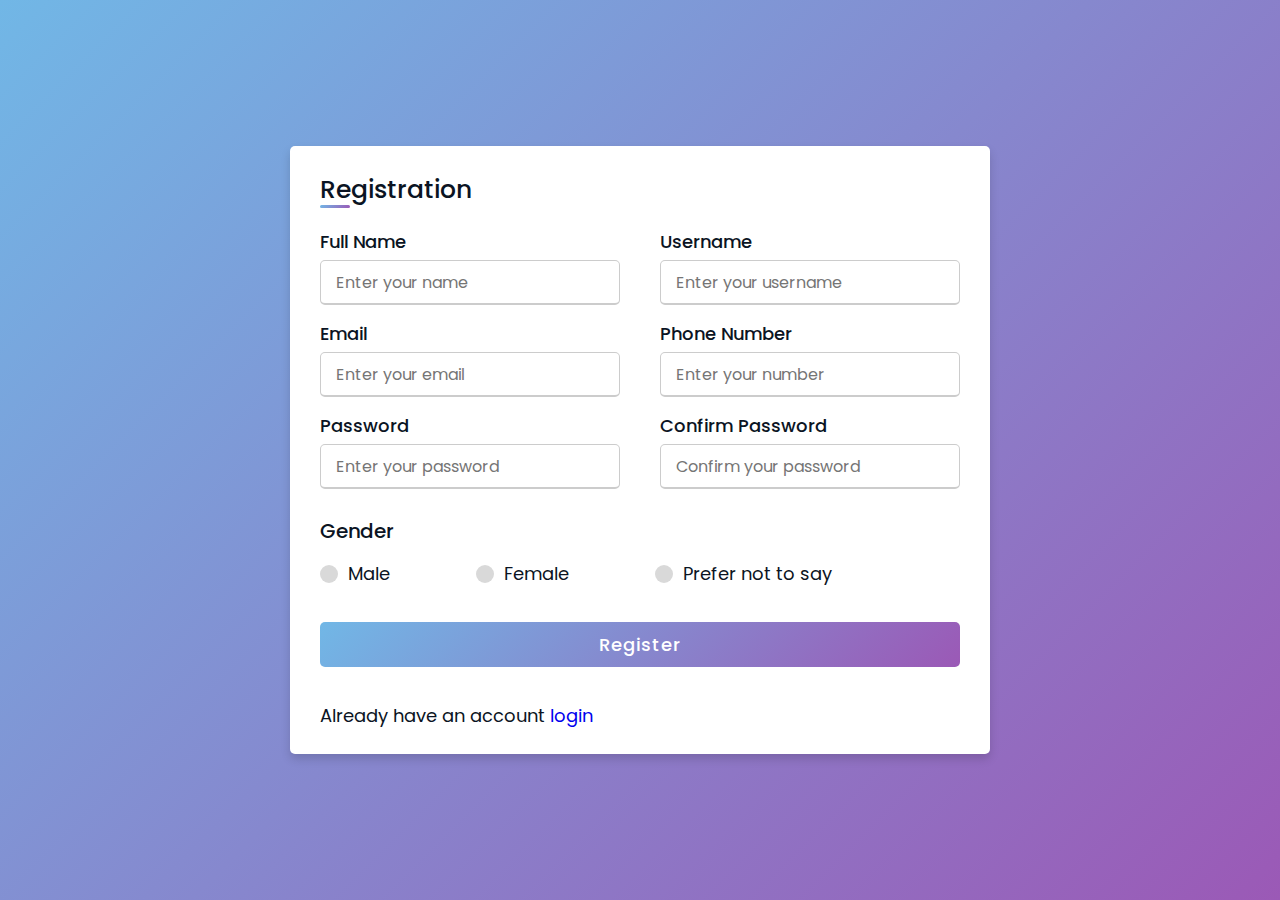
==== registration.html @ 491e1c81 "jobserch" ====
<!DOCTYPE html>
<!-- Created By CodingLab - www.codinglabweb.com -->
<html lang="en" dir="ltr">
  <head>
    <meta charset="UTF-8">
    <title> Responsive Registration Form | CodingLab </title>
    <link rel="stylesheet" href="style.css">
     <meta name="viewport" content="width=device-width, initial-scale=1.0">
   </head>
<body>
  <div class="container">
    <div class="title">Registration</div>
    <div class="content">
      <form action="#">
        <div class="user-details">
          <div class="input-box">
            <span class="details">Full Name</span>
            <input type="text" placeholder="Enter your name" required>
          </div>
          <div class="input-box">
            <span class="details">Username</span>
            <input type="text" placeholder="Enter your username" required>
          </div>
          <div class="input-box">
            <span class="details">Email</span>
            <input type="text" placeholder="Enter your email" required>
          </div>
          <div class="input-box">
            <span class="details">Phone Number</span>
            <input type="text" placeholder="Enter your number" required>
          </div>
          <div class="input-box">
            <span class="details">Password</span>
            <input type="text" placeholder="Enter your password" required>
          </div>
          <div class="input-box">
            <span class="details">Confirm Password</span>
            <input type="text" placeholder="Confirm your password" required>
          </div>
        </div>
        <div class="gender-details">
          <input type="radio" name="gender" id="dot-1">
          <input type="radio" name="gender" id="dot-2">
          <input type="radio" name="gender" id="dot-3">
          <span class="gender-title">Gender</span>
          <div class="category">
            <label for="dot-1">
            <span class="dot one"></span>
            <span class="gender">Male</span>
          </label>
          <label for="dot-2">
            <span class="dot two"></span>
            <span class="gender">Female</span>
          </label>
          <label for="dot-3">
            <span class="dot three"></span>
            <span class="gender">Prefer not to say</span>
            </label>
          </div>
        </div>
        <div class="button">
          <input type="submit" value="Register">
        </div>
        <p>Already have an account  <a href="login.html">login</a></p>
      </form>
    </div>
  </div>

  <style>

@import url('https://fonts.googleapis.com/css2?family=Poppins:wght@200;300;400;500;600;700&display=swap');
*{
  margin: 0;
  padding: 0;
  box-sizing: border-box;
  font-family: 'Poppins',sans-serif;
}
body{
  height: 100vh;
  display: flex;
  justify-content: center;
  align-items: center;
  padding: 10px;
  background: linear-gradient(135deg, #71b7e6, #9b59b6);
}
.container{
  max-width: 700px;
  width: 100%;
  background-color: #fff;
  padding: 25px 30px;
  border-radius: 5px;
  box-shadow: 0 5px 10px rgba(0,0,0,0.15);
}
.container .title{
  font-size: 25px;
  font-weight: 500;
  position: relative;
}
.container .title::before{
  content: "";
  position: absolute;
  left: 0;
  bottom: 0;
  height: 3px;
  width: 30px;
  border-radius: 5px;
  background: linear-gradient(135deg, #71b7e6, #9b59b6);
}
.content form .user-details{
  display: flex;
  flex-wrap: wrap;
  justify-content: space-between;
  margin: 20px 0 12px 0;
}
form .user-details .input-box{
  margin-bottom: 15px;
  width: calc(100% / 2 - 20px);
}
form .input-box span.details{
  display: block;
  font-weight: 500;
  margin-bottom: 5px;
}
.user-details .input-box input{
  height: 45px;
  width: 100%;
  outline: none;
  font-size: 16px;
  border-radius: 5px;
  padding-left: 15px;
  border: 1px solid #ccc;
  border-bottom-width: 2px;
  transition: all 0.3s ease;
}
.user-details .input-box input:focus,
.user-details .input-box input:valid{
  border-color: #9b59b6;
}
 form .gender-details .gender-title{
  font-size: 20px;
  font-weight: 500;
 }
 form .category{
   display: flex;
   width: 80%;
   margin: 14px 0 ;
   justify-content: space-between;
 }
 form .category label{
   display: flex;
   align-items: center;
   cursor: pointer;
 }
 form .category label .dot{
  height: 18px;
  width: 18px;
  border-radius: 50%;
  margin-right: 10px;
  background: #d9d9d9;
  border: 5px solid transparent;
  transition: all 0.3s ease;
}
 #dot-1:checked ~ .category label .one,
 #dot-2:checked ~ .category label .two,
 #dot-3:checked ~ .category label .three{
   background: #9b59b6;
   border-color: #d9d9d9;
 }
 form input[type="radio"]{
   display: none;
 }
 form .button{
   height: 45px;
   margin: 35px 0
 }
 form .button input{
   height: 100%;
   width: 100%;
   border-radius: 5px;
   border: none;
   color: #fff;
   font-size: 18px;
   font-weight: 500;
   letter-spacing: 1px;
   cursor: pointer;
   transition: all 0.3s ease;
   background: linear-gradient(135deg, #71b7e6, #9b59b6);
 }
 form .button input:hover{
  /* transform: scale(0.99); */
  background: linear-gradient(-135deg, #71b7e6, #9b59b6);
  }
 @media(max-width: 584px){
 .container{
  max-width: 100%;
}
form .user-details .input-box{
    margin-bottom: 15px;
    width: 100%;
  }
  form .category{
    width: 100%;
  }
  .content form .user-details{
    max-height: 300px;
    overflow-y: scroll;
  }
  .user-details::-webkit-scrollbar{
    width: 5px;
  }
  }
  @media(max-width: 459px){
  .container .content .category{
    flex-direction: column;
  }
}


  </style>
</body>
</html>
---- style.css ----
:root {
  --color-white-100: hsl(206, 0%, 100%);
  --color-white-200: hsl(206, 0%, 90%);
  --color-white-300: hsl(206, 0%, 80%);
  --color-white-400: hsl(206, 0%, 65%);
  --color-white-500: hsl(206, 0%, 50%);
  --color-black-100: hsl(217, 30%, 18%);
  --color-black-200: hsl(217, 27%, 15%);
  --color-black-300: hsl(217, 27%, 12%);
  --color-black-400: hsl(217, 52%, 9%);
  --color-blue-100: hsl(215, 97%, 87%);
  --color-blue-200: hsl(215, 96%, 78%);
  --color-blue-300: hsl(215, 94%, 68%);
  --color-blue-400: hsl(215, 91%, 60%);
  --color-blue-500: hsl(215, 83%, 53%);
  --color-blue-600: hsl(215, 76%, 48%);
  --shadow-small: 0 1px 3px 0 rgba(0, 0, 0, 0.1),
     0 1px 2px 0 rgba(0, 0, 0, 0.06);
  --shadow-medium: 0 4px 6px -1px rgba(0, 0, 0, 0.1),
     0 2px 4px -1px rgba(0, 0, 0, 0.06);
  --shadow-large: 0 10px 15px -3px rgba(0, 0, 0, 0.1),
     0 4px 6px -2px rgba(0, 0, 0, 0.05);
}

*,
*::before,
*::after {
  padding: 0;
  margin: 0;
  box-sizing: border-box;
  list-style: none;
  list-style-type: none;
  text-decoration: none;
  -webkit-font-smoothing: antialiased;
  -moz-osx-font-smoothing: grayscale;
  text-rendering: optimizeLegibility;
}

html {
  font-size: 100%;
  box-sizing: inherit;
  scroll-behavior: smooth;
  height: -webkit-fill-available;
}

body {
  font-family: "Poppins", sans-serif;
  font-size: clamp(1rem, 2vw, 1.125rem);
  font-weight: 400;
  line-height: 1.5;
  color: var(--color-black-400);
  background-color: var(--color-white-100);
  /* overflow: auto; */
}
body.darkmode {
  color: var(--color-white-100);
  background-color: var(--color-black-400);
}

main {
  overflow: hidden;
}

p {
  text-wrap: balance;
}

a,
button {
  cursor: pointer;
  user-select: none;
  border: none;
  outline: none;
  background: none;
}

img,
video {
  display: block;
  max-width: 100%;
  height: auto;
  object-fit: cover;
}

.section {
  margin: 0 auto;
  padding: 5rem 0 2rem;
}

.container {
  max-width: 75rem;
  height: auto;
  margin: 0 auto;
  padding: 0 1.25rem;
}

.paragraph {
  font-family: inherit;
  text-wrap: balance;
  color: inherit;
}

.heading-xl {
  font-family: inherit;
  font-size: clamp(2.648rem, 6vw, 4.241rem);
  font-weight: 700;
  line-height: 1.15;
  letter-spacing: -1px;
}
.heading-lg {
  font-family: inherit;
  font-size: clamp(2.179rem, 5vw, 3.176rem);
  font-weight: 700;
  line-height: 1.15;
  letter-spacing: -1px;
}
.heading-md {
  font-family: inherit;
  font-size: clamp(1.794rem, 4vw, 2.379rem);
  font-weight: 700;
  line-height: 1.25;
  letter-spacing: -1px;
}

.btn {
  display: inline-block;
  font-family: inherit;
  font-size: 0.95rem;
  font-weight: 500;
  line-height: 1.5;
  text-align: center;
  vertical-align: middle;
  white-space: nowrap;
  user-select: none;
  outline: none;
  border: none;
  border-radius: 0.25rem;
  text-transform: unset;
  transition: all 0.3s ease-in-out;
}
.btn-inline {
  display: inline-flex;
  align-items: center;
  justify-content: center;
  column-gap: 0.5rem;
}
.btn-darken {
  padding: 0.75rem 2rem;
  color: var(--color-white-100);
  background-color: var(--color-black-200);
  box-shadow: var(--shadow-medium);
}
.darkmode .btn-darken {
  background-color: var(--color-blue-500);
}

.header {
  position: fixed;
  top: 0;
  left: 0;
  z-index: 100;
  width: 100%;
  height: auto;
  margin: 0 auto;
  background-color: var(--color-white-100);
  box-shadow: var(--shadow-medium);
}
.darkmode .header {
  background-color: var(--color-black-400);
}

.navbar {
  display: flex;
  flex-direction: row;
  align-items: center;
  align-content: center;
  justify-content: space-between;
  width: 100%;
  height: 4rem;
  margin: 0 auto;
}

.brand {
  font-family: inherit;
  font-size: 1.6rem;
  font-weight: 600;
  line-height: 1.25;
  margin-right: auto;
  letter-spacing: -1px;
  text-transform: uppercase;
  color: var(--color-blue-500);
}
.darkmode .brand {
  color: var(--color-white-100);
}

.menu {
  position: fixed;
  top: 0;
  left: -100%;
  z-index: 10;
  width: 100%;
  height: 100vh;
  overflow: hidden;
  color: var(--color-black-400);
  background-color: var(--color-white-100);
  box-shadow: var(--shadow-medium);
  transition: all 0.4s ease-in-out;
}
.darkmode .menu {
  color: var(--color-white-100);
  background-color: var(--color-black-400);
}
.menu.is-active {
  left: 0;
}
.menu-inner {
  display: flex;
  flex-direction: column;
  align-items: center;
  justify-content: center;
  row-gap: 1.25rem;
  margin-top: 7rem;
}
.menu-link {
  font-family: inherit;
  font-size: 1rem;
  font-weight: 500;
  line-height: 1.5;
  color: inherit;
  text-transform: uppercase;
  transition: all 0.3s ease;
}
@media only screen and (min-width: 48rem) {
  .menu {
    position: relative;
    top: 0;
    left: 0;
    width: auto;
    height: auto;
    padding: 0rem;
    margin-left: auto;
    background: none;
    box-shadow: none;
    transition: none;
  }
  .menu-inner {
    display: flex;
    flex-direction: row;
    column-gap: 2rem;
    margin: 0 auto;
  }
  .menu-link {
    text-transform: capitalize;
  }
}

.burger {
  position: relative;
  display: block;
  cursor: pointer;
  user-select: none;
  order: -1;
  z-index: 12;
  width: 1.6rem;
  height: 1.15rem;
  margin-right: 1.25rem;
  border: none;
  outline: none;
  background: none;
  visibility: visible;
  transform: rotate(0deg);
  transition: 0.35s ease;
}
@media only screen and (min-width: 48rem) {
  .burger {
    display: none;
    visibility: hidden;
  }
}
.burger-line {
  position: absolute;
  display: block;
  left: 0;
  width: 100%;
  height: 2px;
  border: none;
  outline: none;
  opacity: 1;
  border-radius: 1rem;
  transform: rotate(0deg);
  background-color: var(--color-black-300);
  transition: 0.25s ease-in-out;
}
.darkmode .burger-line {
  background-color: var(--color-white-100);
}
.burger-line:nth-child(1) {
  top: 0px;
}
.burger-line:nth-child(2) {
  top: 0.5rem;
  width: 70%;
}
.burger-line:nth-child(3) {
  top: 1rem;
}
.burger.is-active .burger-line:nth-child(1) {
  top: 0.5rem;
  transform: rotate(135deg);
}
.burger.is-active .burger-line:nth-child(2) {
  opacity: 0;
  visibility: hidden;
}
.burger.is-active .burger-line:nth-child(3) {
  top: 0.5rem;
  transform: rotate(-135deg);
}

.switch {
  position: relative;
  display: block;
  cursor: pointer;
  user-select: none;
  z-index: 9;
  margin-left: 5rem;
  margin-right: 0.5rem;
}
.switch-light, .switch-dark {
  position: absolute;
  top: 50%;
  left: 50%;
  transform-origin: center;
  transform: translate(-50%, -50%);
  transition: all 0.3s ease-in;
}
.switch-light {
  font-size: 1.45rem;
  visibility: visible;
  color: var(--color-black-300);
}
.darkmode .switch-light {
  font-size: 0rem;
  visibility: hidden;
}
.switch-dark {
  font-size: 0rem;
  visibility: hidden;
  color: var(--color-white-100);
}
.darkmode .switch-dark {
  font-size: 1.45rem;
  visibility: visible;
}

.banner-column {
  position: relative;
  display: grid;
  align-items: center;
  row-gap: 2rem;
}
@media only screen and (min-width: 48rem) {
  .banner-column {
    grid-template-columns: repeat(2, minmax(0, 1fr));
    justify-content: center;
    margin-top: 4rem;
  }
}
@media only screen and (min-width: 64rem) {
  .banner-column {
    grid-template-columns: 1fr max-content;
    column-gap: 2rem;
  }
}
.banner-image {
  display: block;
  max-width: 25rem;
  height: auto;
  object-fit: cover;
  justify-self: center;
}
@media only screen and (min-width: 48rem) {
  .banner-image {
    order: 1;
    max-width: 28rem;
    height: auto;
  }
}
@media only screen and (min-width: 64rem) {
  .banner-image {
    max-width: 33rem;
    height: auto;
  }
}
.banner-inner {
  display: flex;
  flex-direction: column;
  align-items: flex-start;
  row-gap: 1.5rem;
}

/*# sourceMappingURL=style.css.map */


/* JS COUNTER CSS  */




.counter {
  font-family: Arial;
  padding: 25px;
  background-color: #f5f5f5;
  color: #808080;
  text-align: center;
  margin-top: 0;
  display: flex;
  justify-content: space-between;
}

/*-=-=-=-=-=-=-=-=-=-=-=- */
/* Column Grids */
/*-=-=-=-=-=-=-=-=-=-=-=- */

.col_half { width: 49%; }
.col_third { width: 32%; }
.col_fourth { width: 23.5%; align-self: center; }
.col_fifth { width: 18.4%; }
.col_sixth { width: 15%; }
.col_three_fourth { width: 74.5%;}
.col_twothird{ width: 66%;}
.col_half,
.col_third,
.col_twothird,
.col_fourth,
.col_three_fourth,
.col_fifth{
  position: relative;
  display:inline;
  display: inline-block;
  float: left;
  margin-right: 9.8%;
  margin-bottom: 20px;
}
.end { margin-right: 0 !important; }
/* Column Grids End */

.wrapper { width: 100%; margin: 30px auto; position: relative;}
.counter { background-color: #ffffff; margin-right: 20px 35px;  border-radius: 5px;}
.count-title { font-size: 40px; font-weight: normal; margin-top: 10px; margin-bottom: 0; text-align: center; }
.count-text { font-size: 20px; font-weight: normal; margin-top: 10px; margin-bottom: 0; text-align: center; }
.fa-2x { margin: 0 auto; float: none; display: table; color: #4ad1e5; }
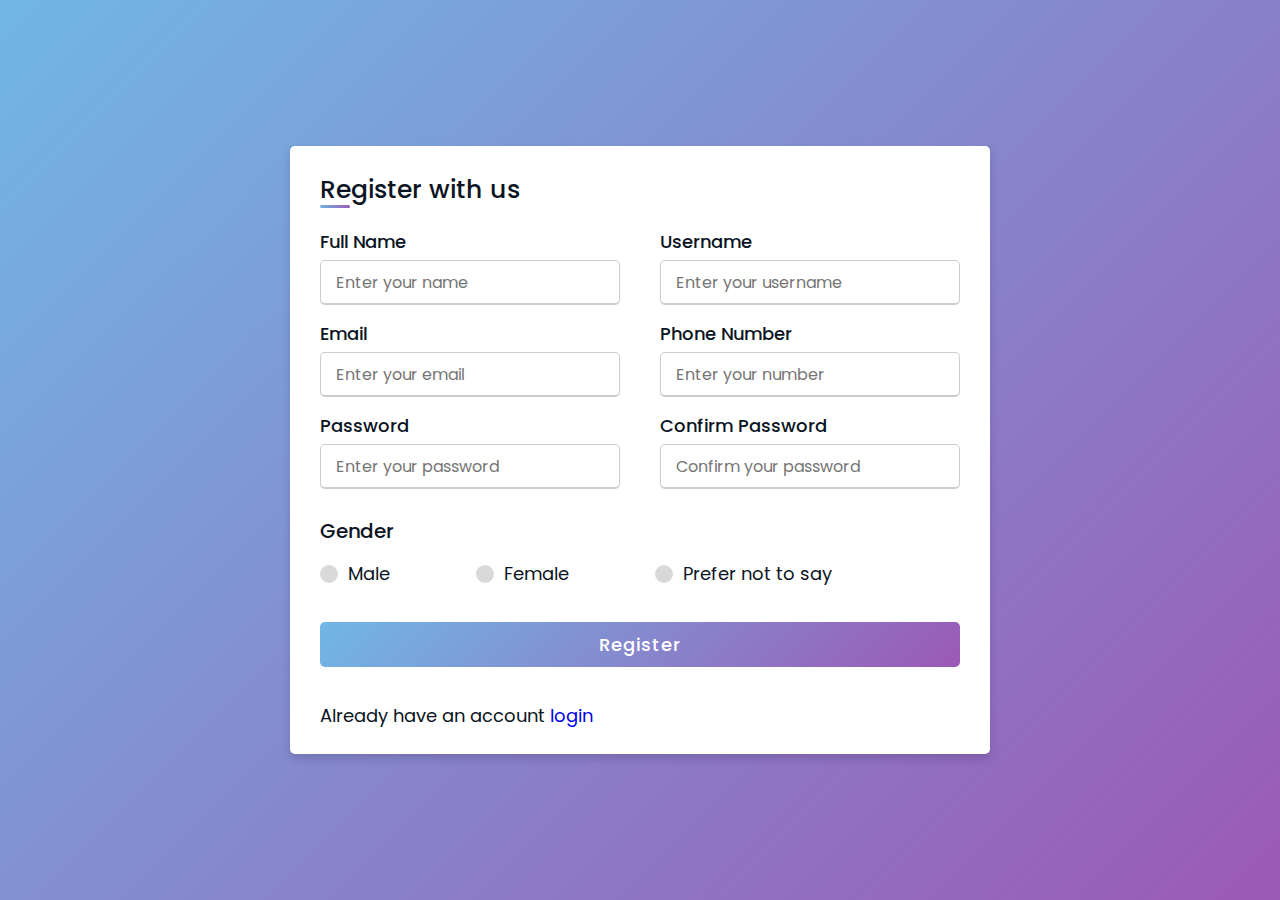
==== commit 1f725b26: "scafolding the project" ====
--- a/registration.html
+++ b/registration.html
@@ -3,13 +3,13 @@
 <html lang="en" dir="ltr">
   <head>
     <meta charset="UTF-8">
-    <title> Responsive Registration Form | CodingLab </title>
+    <title> </title>
     <link rel="stylesheet" href="style.css">
      <meta name="viewport" content="width=device-width, initial-scale=1.0">
    </head>
 <body>
   <div class="container">
-    <div class="title">Registration</div>
+    <div class="title">Register with us</div>
     <div class="content">
       <form action="#">
         <div class="user-details">
--- a/style.css
+++ b/style.css
@@ -452,4 +452,387 @@
 .count-text { font-size: 20px; font-weight: normal; margin-top: 10px; margin-bottom: 0; text-align: center; }
 .fa-2x { margin: 0 auto; float: none; display: table; color: #4ad1e5; }
 
-
+/* Responsive Styles for Small Screens */
+@media (max-width: 767px) {
+  .counter {
+    flex-direction: column;
+    align-items: center;
+    text-align: center;
+  }
+
+  .col_fourth {
+    width: 100%;
+    margin-right: 0;
+    margin-bottom: 20px;
+  }
+
+  .count-title {
+    font-size: 30px;
+  }
+
+  .count-text {
+    font-size: 16px;
+  }
+}
+
+/* END OF COUNTER SECTION  */
+
+.contact_us_green * {
+  font-family: Nunito, sans-serif;
+}
+
+.contact_us_green .responsive-container-block {
+  min-height: 75px;
+  height: fit-content;
+  width: 100%;
+  display: flex;
+  flex-wrap: wrap;
+  justify-content: flex-start;
+  margin-top: 0px;
+  margin-right: auto;
+  margin-bottom: 60px;
+  margin-left: auto;
+}
+
+.contact_us_green input:focus {
+  outline-color: initial;
+  outline-style: none;
+  outline-width: initial;
+}
+
+.contact_us_green textarea:focus {
+  outline-color: initial;
+  outline-style: none;
+  outline-width: initial;
+}
+
+.contact_us_green .text-blk {
+  margin-top: 0px;
+  margin-right: 0px;
+  margin-bottom: 0px;
+  margin-left: 0px;
+  line-height: 25px;
+}
+
+.contact_us_green .responsive-cell-block {
+  min-height: 75px;
+}
+
+.contact_us_green .responsive-container-block.container {
+  max-width: 1320px;
+  margin-top: 60px;
+  margin-right: auto;
+  margin-bottom: 60px;
+  margin-left: auto;
+}
+
+.contact_us_green .responsive-container-block.big-container {
+  padding-top: 0px;
+  padding-right: 50px;
+  padding-bottom: 0px;
+  padding-left: 50px;
+}
+
+.contact_us_green .text-blk.contactus-head {
+  font-size: 40px;
+  line-height: 50px;
+  font-weight: 700;
+  margin-top: 0px;
+  margin-right: 0px;
+  margin-bottom: 10px;
+  margin-left: 0px;
+}
+
+.contact_us_green .text-blk.contactus-subhead {
+  max-width: 385px;
+  color: #939393;
+  font-size: 18px;
+  margin-top: 0px;
+  margin-right: 0px;
+  margin-bottom: 50px;
+  margin-left: 0px;
+}
+
+.contact_us_green .contact-svg {
+  padding-top: 0px;
+  padding-right: 25px;
+  padding-bottom: 0px;
+  padding-left: 0px;
+  width: 65px;
+  height: 40px;
+}
+
+.contact_us_green .social-media-links {
+  margin-top: 80px;
+  margin-right: auto;
+  margin-bottom: 0px;
+  margin-left: auto;
+  width: 250px;
+  display: flex;
+  justify-content: space-evenly;
+}
+
+.contact_us_green .social-svg {
+  width: 35px;
+  height: 35px;
+}
+
+.contact_us_green .text-box {
+  display: flex;
+  margin-top: 0px;
+  margin-right: 0px;
+  margin-bottom: 50px;
+  margin-left: 0px;
+}
+
+.contact_us_green .contact-text {
+  color: #939393;
+}
+
+.contact_us_green .input {
+  height: 50px;
+  width: 90%;
+  border-top-width: 2.5px;
+  border-right-width: 2.5px;
+  border-bottom-width: 2.5px;
+  border-left-width: 2.5px;
+  border-top-style: solid;
+  border-right-style: solid;
+  border-bottom-style: solid;
+  border-left-style: solid;
+  border-top-color: #a2a2a2;
+  border-right-color: #a2a2a2;
+  border-bottom-color: #a2a2a2;
+  border-left-color: #a2a2a2;
+  border-image-source: initial;
+  border-image-slice: initial;
+  border-image-width: initial;
+  border-image-outset: initial;
+  border-image-repeat: initial;
+  border-top-left-radius: 5px;
+  border-top-right-radius: 5px;
+  border-bottom-right-radius: 5px;
+  border-bottom-left-radius: 5px;
+  font-size: 16px;
+  padding-top: 5px;
+  padding-right: 15px;
+  padding-bottom: 5px;
+  padding-left: 15px;
+}
+
+.contact_us_green .textinput {
+  height: 200px;
+  width: 95%;
+  border-top-width: 2px;
+  border-right-width: 2px;
+  border-bottom-width: 2px;
+  border-left-width: 2px;
+  border-top-style: solid;
+  border-right-style: solid;
+  border-bottom-style: solid;
+  border-left-style: solid;
+  border-top-color: #a2a2a2;
+  border-right-color: #a2a2a2;
+  border-bottom-color: #a2a2a2;
+  border-left-color: #a2a2a2;
+  border-image-source: initial;
+  border-image-slice: initial;
+  border-image-width: initial;
+  border-image-outset: initial;
+  border-image-repeat: initial;
+  border-top-left-radius: 5px;
+  border-top-right-radius: 5px;
+  border-bottom-right-radius: 5px;
+  border-bottom-left-radius: 5px;
+  font-size: 16px;
+  padding-top: 20px;
+  padding-right: 30px;
+  padding-bottom: 20px;
+  padding-left: 20px;
+}
+
+.contact_us_green .submit-btn {
+  min-width: 290px;
+  height: 60px;
+  background-color: #1c3b28;
+  font-size: 18px;
+  font-weight: 700;
+  color: white;
+  border-top-width: 2px;
+  border-right-width: 2px;
+  border-bottom-width: 2px;
+  border-left-width: 2px;
+  border-top-style: none;
+  border-right-style: none;
+  border-bottom-style: none;
+  border-left-style: none;
+  border-top-color: #767676;
+  border-right-color: #767676;
+  border-bottom-color: #767676;
+  border-left-color: #767676;
+  border-image-source: initial;
+  border-image-slice: initial;
+  border-image-width: initial;
+  border-image-outset: initial;
+  border-image-repeat: initial;
+  border-top-left-radius: 5px;
+  border-top-right-radius: 5px;
+  border-bottom-right-radius: 5px;
+  border-bottom-left-radius: 5px;
+  margin-top: 0px;
+  margin-right: auto;
+  margin-bottom: 0px;
+  margin-left: auto;
+  cursor: pointer;
+}
+
+.contact_us_green .btn-wrapper {
+  display: flex;
+  justify-content: center;
+}
+
+.contact_us_green .text-blk.input-title {
+  font-size: 18px;
+  font-weight: 600;
+  line-height: 28px;
+  margin-top: 0px;
+  margin-right: 0px;
+  margin-bottom: 15px;
+  margin-left: 0px;
+}
+
+.contact_us_green .responsive-cell-block.wk-ipadp-6.wk-tab-12.wk-mobile-12.wk-desk-6 {
+  margin-top: 0px;
+  margin-right: 0px;
+  margin-bottom: 30px;
+  margin-left: 0px;
+}
+
+.contact_us_green .responsive-cell-block.wk-tab-12.wk-mobile-12.wk-desk-5.wk-ipadp-10 {
+  padding-top: 0px;
+  padding-right: 0px;
+  padding-bottom: 0px;
+  padding-left: 60px;
+  display: flex;
+  flex-direction: column;
+  align-items: center;
+}
+
+.contact_us_green .head-text-box {
+  display: none;
+}
+
+.contact_us_green .line {
+  border-right-width: 1.8px;
+  border-right-style: solid;
+  border-right-color: #a2a2a2;
+}
+
+.contact_us_green .responsive-cell-block.wk-tab-12.wk-mobile-12.wk-desk-7.wk-ipadp-10.line {
+  padding-top: 0px;
+  padding-right: 20px;
+  padding-bottom: 0px;
+  padding-left: 0px;
+}
+
+@media (max-width: 1024px) {
+  .contact_us_green .responsive-container-block.container {
+    justify-content: center;
+  }
+
+  .contact_us_green .text-blk.contactus-subhead {
+    max-width: 90%;
+  }
+
+  .contact_us_green .head-text-box {
+    display: block;
+  }
+
+  .contact_us_green .responsive-cell-block.wk-tab-12.wk-mobile-12.wk-desk-7.wk-ipadp-10.line {
+    padding-top: 0px;
+    padding-right: 20px;
+    padding-bottom: 60px;
+    padding-left: 0px;
+  }
+
+  .contact_us_green .line {
+    border-right-width: initial;
+    border-right-style: none;
+    border-right-color: initial;
+    border-bottom-width: 1.8px;
+    border-bottom-style: solid;
+    border-bottom-color: #a2a2a2;
+  }
+
+  .contact_us_green .responsive-cell-block.wk-tab-12.wk-mobile-12.wk-desk-5.wk-ipadp-10 {
+    margin-top: 60px;
+    margin-right: 0px;
+    margin-bottom: 0px;
+    margin-left: 0px;
+  }
+
+  .contact_us_green .workik-contact-bigbox {
+    display: flex;
+  }
+
+  .contact_us_green .responsive-cell-block.wk-tab-12.wk-mobile-12.wk-desk-5.wk-ipadp-10 {
+    padding-top: 0px;
+    padding-right: 0px;
+    padding-bottom: 0px;
+    padding-left: 0px;
+  }
+}
+
+@media (max-width: 768px) {
+  .contact_us_green .text-content {
+    display: none;
+  }
+
+  .contact_us_green .input {
+    width: 100%;
+  }
+
+  .contact_us_green .textinput {
+    width: 100%;
+  }
+
+  .contact_us_green .text-blk.contactus-head {
+    font-size: 30px;
+  }
+}
+
+@media (max-width: 500px) {
+  .contact_us_green .responsive-container-block.big-container {
+    padding-top: 0px;
+    padding-right: 20px;
+    padding-bottom: 0px;
+    padding-left: 20px;
+  }
+
+  .contact_us_green .workik-contact-bigbox {
+    display: block;
+  }
+
+  .contact_us_green .text-blk.input-title {
+    font-size: 16px;
+  }
+
+  .contact_us_green .text-blk.contactus-head {
+    font-size: 26px;
+  }
+
+  .contact_us_green .text-blk.contactus-subhead {
+    font-size: 16px;
+    line-height: 23px;
+  }
+
+  .contact_us_green .input {
+    height: 45px;
+  }
+
+  .contact_us_green .responsive-cell-block.wk-ipadp-6.wk-tab-12.wk-mobile-12.wk-desk-6 {
+    margin: 0 0 25px 0;
+  }
+}
+
+ /* RESPONSIVENES */